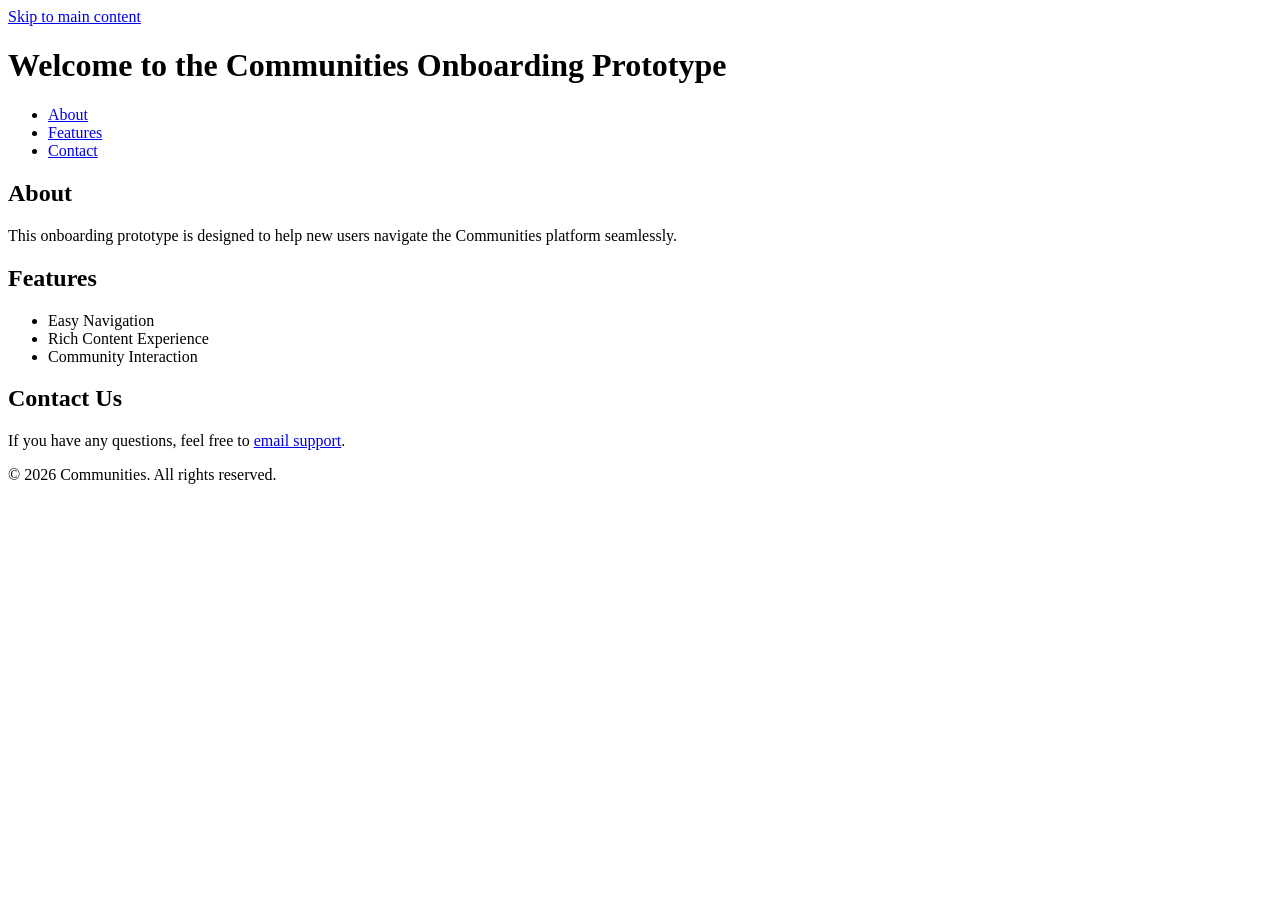
==== index.html @ e3a7a364 "Created accessible HTML file for Communities onboarding prototype." ====
<!DOCTYPE html>
<html lang="en">
<head>
    <meta charset="UTF-8">
    <meta name="viewport" content="width=device-width, initial-scale=1.0">
    <title>Communities Onboarding Prototype</title>
    <link rel="stylesheet" href="styles.css">
</head>
<body>
    <!-- Skip link for accessibility -->
    <a href="#maincontent" class="skip-link">Skip to main content</a>

    <header>
        <h1>Welcome to the Communities Onboarding Prototype</h1>
        <nav>
            <ul>
                <li><a href="#about" aria-label="About the Communities">About</a></li>
                <li><a href="#features" aria-label="Features of the Communities">Features</a></li>
                <li><a href="#contact" aria-label="Contact Information">Contact</a></li>
            </ul>
        </nav>
    </header>

    <main id="maincontent">
        <section id="about">
            <h2>About</h2>
            <p>This onboarding prototype is designed to help new users navigate the Communities platform seamlessly.</p>
        </section>

        <section id="features">
            <h2>Features</h2>
            <ul>
                <li>Easy Navigation</li>
                <li>Rich Content Experience</li>
                <li>Community Interaction</li>
            </ul>
        </section>

        <section id="contact">
            <h2>Contact Us</h2>
            <p>If you have any questions, feel free to <a href="mailto:support@communities.com" aria-label="Email Support">email support</a>.</p>
        </section>
    </main>

    <footer>
        <p>&copy; 2026 Communities. All rights reserved.</p>
    </footer>

    <script src="script.js"></script>
</body>
</html>
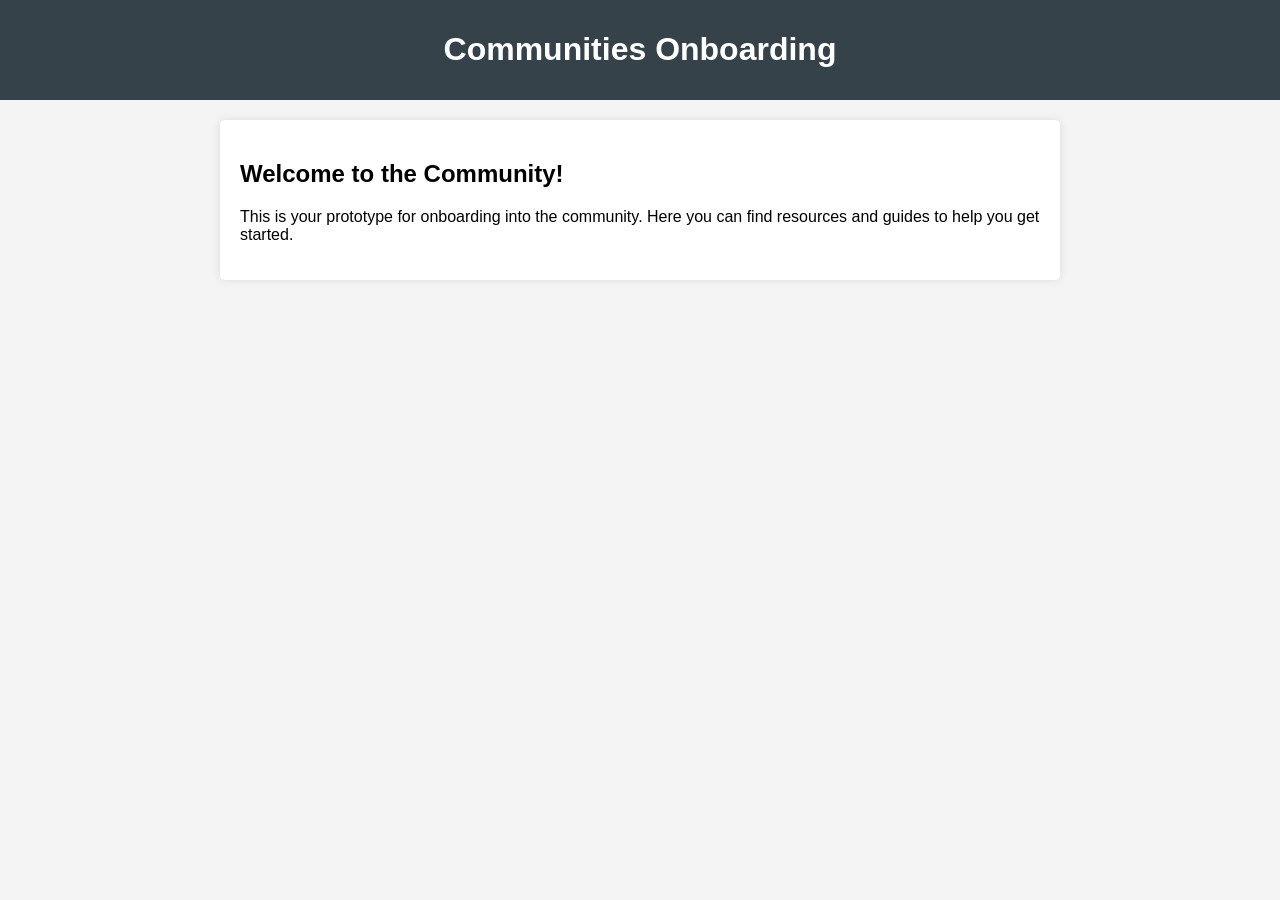
==== commit 54f78509: "Update index.html with Communities onboarding prototype" ====
--- a/index.html
+++ b/index.html
@@ -4,48 +4,40 @@
     <meta charset="UTF-8">
     <meta name="viewport" content="width=device-width, initial-scale=1.0">
     <title>Communities Onboarding Prototype</title>
-    <link rel="stylesheet" href="styles.css">
+    <style>
+        body {
+            font-family: Arial, sans-serif;
+            margin: 0;
+            padding: 0;
+            background-color: #f4f4f4;
+        }
+        header {
+            background: #35424a;
+            color: #ffffff;
+            padding: 10px 20px;
+            text-align: center;
+        }
+        .container {
+            max-width: 800px;
+            margin: 20px auto;
+            padding: 20px;
+            background: #ffffff;
+            border-radius: 5px;
+            box-shadow: 0 0 10px rgba(0, 0, 0, 0.1);
+        }
+    </style>
 </head>
 <body>
-    <!-- Skip link for accessibility -->
-    <a href="#maincontent" class="skip-link">Skip to main content</a>
-
     <header>
-        <h1>Welcome to the Communities Onboarding Prototype</h1>
-        <nav>
-            <ul>
-                <li><a href="#about" aria-label="About the Communities">About</a></li>
-                <li><a href="#features" aria-label="Features of the Communities">Features</a></li>
-                <li><a href="#contact" aria-label="Contact Information">Contact</a></li>
-            </ul>
-        </nav>
+        <h1>Communities Onboarding</h1>
     </header>
-
-    <main id="maincontent">
-        <section id="about">
-            <h2>About</h2>
-            <p>This onboarding prototype is designed to help new users navigate the Communities platform seamlessly.</p>
-        </section>
-
-        <section id="features">
-            <h2>Features</h2>
-            <ul>
-                <li>Easy Navigation</li>
-                <li>Rich Content Experience</li>
-                <li>Community Interaction</li>
-            </ul>
-        </section>
-
-        <section id="contact">
-            <h2>Contact Us</h2>
-            <p>If you have any questions, feel free to <a href="mailto:support@communities.com" aria-label="Email Support">email support</a>.</p>
-        </section>
-    </main>
-
-    <footer>
-        <p>&copy; 2026 Communities. All rights reserved.</p>
-    </footer>
-
-    <script src="script.js"></script>
+    <div class="container">
+        <h2>Welcome to the Community!</h2>
+        <p>This is your prototype for onboarding into the community. Here you can find resources and guides to help you get started.</p>
+        <script>
+            console.log('Communities onboarding script loaded.');
+            // Add more interactive features here.
+        </script>
+    </div>
 </body>
 </html>
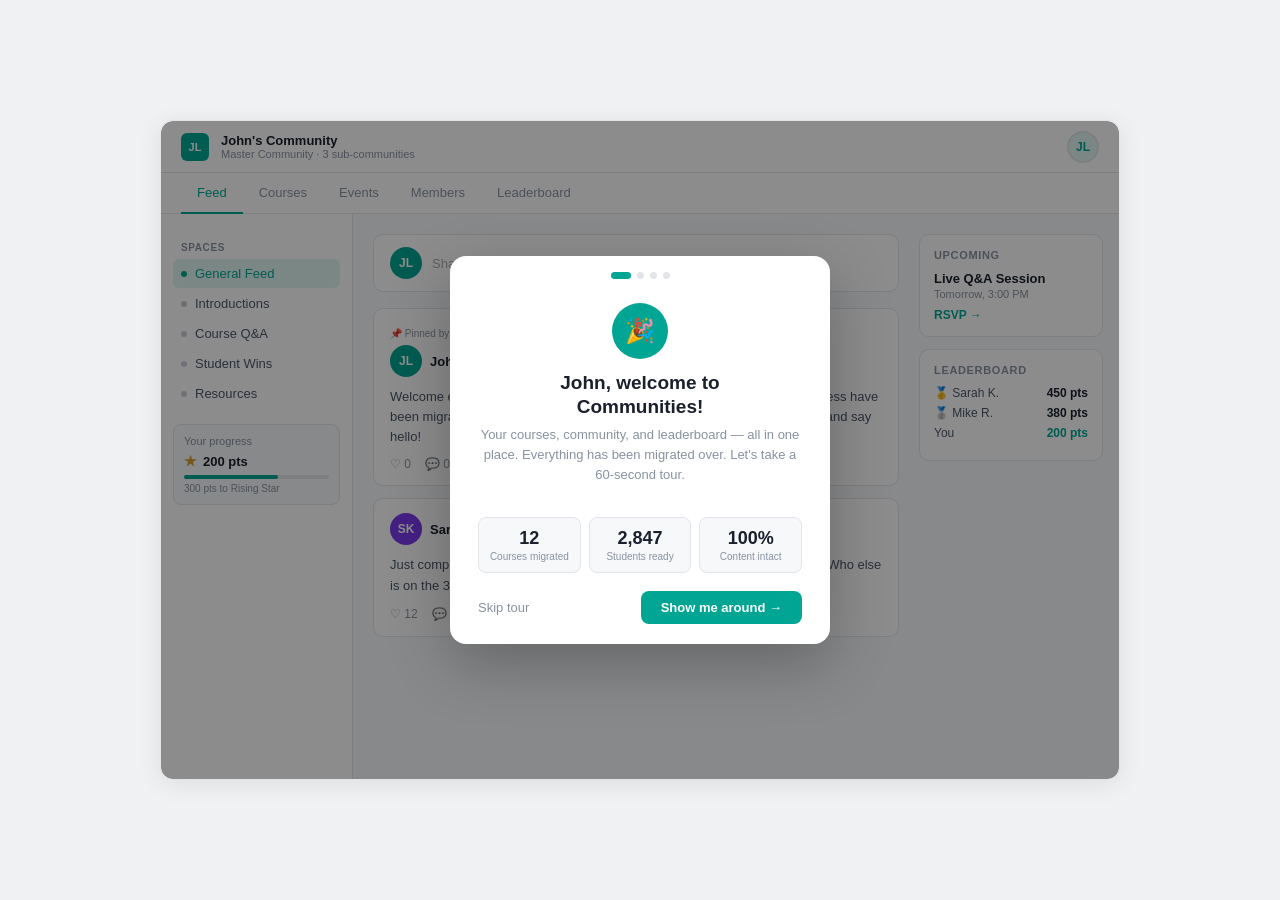
==== commit e1b6666c: "Replace with complete Communities onboarding prototype Replace with complete Communities onboarding " ====
--- a/index.html
+++ b/index.html
@@ -1,43 +1,261 @@
 <!DOCTYPE html>
 <html lang="en">
 <head>
-    <meta charset="UTF-8">
-    <meta name="viewport" content="width=device-width, initial-scale=1.0">
-    <title>Communities Onboarding Prototype</title>
-    <style>
-        body {
-            font-family: Arial, sans-serif;
-            margin: 0;
-            padding: 0;
-            background-color: #f4f4f4;
-        }
-        header {
-            background: #35424a;
-            color: #ffffff;
-            padding: 10px 20px;
-            text-align: center;
-        }
-        .container {
-            max-width: 800px;
-            margin: 20px auto;
-            padding: 20px;
-            background: #ffffff;
-            border-radius: 5px;
-            box-shadow: 0 0 10px rgba(0, 0, 0, 0.1);
-        }
-    </style>
+<meta charset="UTF-8">
+<meta name="viewport" content="width=device-width, initial-scale=1.0">
+<title>Communities — Creator Onboarding Tour</title>
+<style>
+*{box-sizing:border-box;margin:0;padding:0}
+body{font-family:-apple-system,BlinkMacSystemFont,'Segoe UI',sans-serif;background:#F0F1F3;min-height:100vh;display:flex;align-items:center;justify-content:center;padding:20px}
+:root{--teal:#00A693;--teal-light:#E0F5F2;--teal-mid:#4DC8B8;--gray-50:#F7F8FA;--gray-100:#F0F1F3;--gray-200:#E2E4E8;--gray-300:#C8CDD5;--gray-500:#8892A0;--gray-700:#4A5568;--gray-900:#1A202C;--white:#FFFFFF;--red:#E53E3E;--amber:#D69E2E;--green:#38A169;--purple:#7C3AED;--border:1px solid var(--gray-200);}
+.shell{width:100%;max-width:960px;min-height:660px;background:var(--gray-50);display:flex;flex-direction:column;position:relative;border-radius:12px;overflow:hidden;border:1px solid var(--gray-200);box-shadow:0 4px 24px rgba(0,0,0,.08)}
+.topbar{background:var(--white);border-bottom:var(--border);padding:0 20px;height:52px;display:flex;align-items:center;gap:12px;flex-shrink:0;z-index:2}
+.topbar-logo{width:28px;height:28px;border-radius:6px;background:var(--teal);display:flex;align-items:center;justify-content:center;color:#fff;font-size:11px;font-weight:700;flex-shrink:0}
+.topbar-name{font-size:13px;font-weight:600;color:var(--gray-900)}
+.topbar-sub{font-size:11px;color:var(--gray-500)}
+.topbar-spacer{flex:1}
+.topbar-avatar{width:32px;height:32px;border-radius:50%;background:var(--teal-light);display:flex;align-items:center;justify-content:center;font-size:12px;font-weight:600;color:var(--teal);border:2px solid var(--gray-200)}
+.tabs{background:var(--white);border-bottom:var(--border);padding:0 20px;display:flex;gap:0;flex-shrink:0}
+.tab{padding:12px 16px;font-size:13px;font-weight:500;color:var(--gray-500);cursor:pointer;border-bottom:2px solid transparent;margin-bottom:-1px;transition:all .15s;white-space:nowrap}
+.tab:hover{color:var(--gray-700)}
+.tab.active{color:var(--teal);border-bottom-color:var(--teal)}
+.body{display:flex;flex:1;overflow:hidden;min-height:0}
+.sidebar{width:192px;background:var(--white);border-right:var(--border);padding:16px 12px;flex-shrink:0;overflow-y:auto}
+.sidebar-section{font-size:10px;font-weight:600;text-transform:uppercase;letter-spacing:.06em;color:var(--gray-500);margin:12px 0 6px 8px}
+.sidebar-item{padding:7px 8px;border-radius:6px;font-size:13px;color:var(--gray-700);cursor:pointer;display:flex;align-items:center;gap:8px;margin-bottom:1px;transition:background .12s}
+.sidebar-item:hover{background:var(--gray-50)}
+.sidebar-item.active{background:var(--teal-light);color:var(--teal);font-weight:500}
+.sidebar-dot{width:6px;height:6px;border-radius:50%;background:var(--gray-300);flex-shrink:0}
+.sidebar-item.active .sidebar-dot{background:var(--teal)}
+.progress-block{margin-top:16px;padding:10px;background:var(--gray-50);border-radius:8px;border:var(--border)}
+.progress-label{font-size:11px;color:var(--gray-500);margin-bottom:6px}
+.pts-row{display:flex;align-items:center;gap:6px;font-size:13px;font-weight:600;color:var(--gray-900)}
+.pts-star{color:#D69E2E;font-size:14px}
+.progress-bar-bg{height:4px;background:var(--gray-200);border-radius:99px;margin-top:6px}
+.progress-bar-fill{height:4px;background:var(--teal);border-radius:99px;width:65%}
+.progress-sub{font-size:10px;color:var(--gray-500);margin-top:4px}
+.main{flex:1;overflow-y:auto;padding:20px}
+.share-box{background:var(--white);border:var(--border);border-radius:10px;padding:12px 16px;display:flex;align-items:center;gap:10px;margin-bottom:16px;cursor:text}
+.share-avatar{width:32px;height:32px;border-radius:50%;background:var(--teal);display:flex;align-items:center;justify-content:center;font-size:12px;font-weight:600;color:#fff;flex-shrink:0}
+.share-ph{font-size:13px;color:#aaa}
+.post{background:var(--white);border:var(--border);border-radius:10px;padding:14px 16px;margin-bottom:12px}
+.post-header{display:flex;align-items:center;gap:8px;margin-bottom:10px}
+.post-av{width:32px;height:32px;border-radius:50%;display:flex;align-items:center;justify-content:center;font-size:12px;font-weight:600;color:#fff;flex-shrink:0}
+.post-meta strong{font-size:13px;font-weight:600;color:var(--gray-900)}
+.post-meta span{font-size:11px;color:var(--gray-500);margin-left:6px}
+.post-badge{background:var(--teal-light);color:var(--teal);font-size:10px;font-weight:600;padding:2px 7px;border-radius:99px;margin-left:4px}
+.post-body{font-size:13px;color:var(--gray-700);line-height:1.55;margin-bottom:10px}
+.pinned-badge{display:inline-flex;align-items:center;gap:4px;font-size:10px;color:var(--gray-500);margin-bottom:6px}
+.post-actions{display:flex;gap:14px}
+.post-action{font-size:12px;color:var(--gray-500);cursor:pointer;display:flex;align-items:center;gap:4px}
+.pts-badge{font-size:11px;font-weight:600;color:var(--green);background:#F0FFF4;padding:2px 6px;border-radius:99px}
+.right-col{width:200px;flex-shrink:0;padding:20px 16px 20px 0}
+.widget-card{background:var(--white);border:var(--border);border-radius:10px;padding:14px;margin-bottom:12px}
+.widget-title{font-size:11px;font-weight:600;text-transform:uppercase;letter-spacing:.06em;color:var(--gray-500);margin-bottom:10px}
+.event-title{font-size:13px;font-weight:600;color:var(--gray-900)}
+.event-time{font-size:11px;color:var(--gray-500);margin-top:2px}
+.rsvp-btn{margin-top:8px;font-size:12px;color:var(--teal);font-weight:600;cursor:pointer}
+.lb-row{display:flex;align-items:center;justify-content:space-between;margin-bottom:6px}
+.lb-name{font-size:12px;color:var(--gray-700)}
+.lb-pts{font-size:12px;font-weight:600;color:var(--gray-900)}
+.lb-pts.you{color:var(--teal)}
+.courses-grid{display:grid;grid-template-columns:1fr 1fr;gap:12px}
+.course-card{background:var(--white);border:var(--border);border-radius:10px;overflow:hidden;cursor:pointer;transition:border-color .15s}
+.course-card:hover{border-color:var(--teal)}
+.course-thumb{height:80px;display:flex;align-items:center;justify-content:center;font-size:28px}
+.course-info{padding:12px}
+.course-title{font-size:13px;font-weight:600;color:var(--gray-900);margin-bottom:4px}
+.course-meta{font-size:11px;color:var(--gray-500);margin-bottom:8px}
+.migrated-tag{display:inline-flex;align-items:center;gap:4px;background:var(--teal-light);color:var(--teal);font-size:10px;font-weight:600;padding:2px 7px;border-radius:99px}
+.course-progress{height:3px;background:var(--gray-200);border-radius:99px;margin-top:8px}
+.course-progress-fill{height:3px;background:var(--teal);border-radius:99px}
+.members-list{display:flex;flex-direction:column;gap:8px}
+.member-row{background:var(--white);border:var(--border);border-radius:10px;padding:12px 14px;display:flex;align-items:center;gap:12px}
+.member-av{width:36px;height:36px;border-radius:50%;display:flex;align-items:center;justify-content:center;font-size:13px;font-weight:600;color:#fff;flex-shrink:0}
+.member-name{font-size:13px;font-weight:600;color:var(--gray-900)}
+.member-sub{font-size:11px;color:var(--gray-500);margin-top:2px}
+.member-pts{margin-left:auto;font-size:12px;font-weight:600;color:var(--gray-700)}
+.lb-full{display:flex;flex-direction:column;gap:8px}
+.lb-card{background:var(--white);border:var(--border);border-radius:10px;padding:12px 14px;display:flex;align-items:center;gap:12px}
+.lb-rank{width:24px;text-align:center;font-size:16px}
+.lb-card.you-row{border-color:var(--teal);background:var(--teal-light)}
+.events-list{display:flex;flex-direction:column;gap:10px}
+.event-card{background:var(--white);border:var(--border);border-radius:10px;padding:14px 16px;display:flex;align-items:center;gap:14px}
+.event-date-box{width:40px;text-align:center;background:var(--teal-light);border-radius:8px;padding:6px;flex-shrink:0}
+.event-day{font-size:18px;font-weight:700;color:var(--teal);line-height:1}
+.event-month{font-size:9px;font-weight:600;text-transform:uppercase;color:var(--teal);letter-spacing:.05em}
+.event-card-title{font-size:13px;font-weight:600;color:var(--gray-900)}
+.event-card-meta{font-size:11px;color:var(--gray-500);margin-top:2px}
+.event-rsvp{margin-left:auto;background:var(--teal);color:#fff;font-size:11px;font-weight:600;padding:5px 12px;border-radius:6px;cursor:pointer;white-space:nowrap}
+.overlay{position:absolute;inset:0;background:rgba(0,0,0,.45);display:flex;align-items:center;justify-content:center;z-index:20;border-radius:12px}
+.modal{background:var(--white);border-radius:16px;width:380px;max-width:calc(100% - 32px);overflow:hidden;box-shadow:0 20px 60px rgba(0,0,0,.25)}
+.modal-step{display:none}
+.modal-step.active{display:block}
+.modal-dots{display:flex;justify-content:center;gap:6px;padding:16px 0 0}
+.mdot{width:7px;height:7px;border-radius:50%;background:var(--gray-200);transition:all .2s}
+.mdot.active{background:var(--teal);width:20px;border-radius:99px}
+.modal-hero{padding:24px 28px 0;text-align:center}
+.hero-icon-circle{width:56px;height:56px;border-radius:50%;background:var(--teal);display:flex;align-items:center;justify-content:center;margin:0 auto 12px;font-size:24px}
+.modal-pts-badge{display:inline-flex;align-items:center;gap:5px;background:var(--teal);color:#fff;font-size:12px;font-weight:600;padding:5px 14px;border-radius:99px;margin-bottom:14px}
+.modal-h{font-size:19px;font-weight:700;color:var(--gray-900);line-height:1.25;margin-bottom:6px}
+.modal-sub{font-size:13px;color:var(--gray-500);line-height:1.55;margin-bottom:16px}
+.modal-list{margin:0 28px 4px;display:flex;flex-direction:column;gap:8px}
+.modal-row{display:flex;align-items:center;gap:12px;background:var(--gray-50);border:var(--border);border-radius:8px;padding:10px 12px;cursor:pointer;transition:border-color .15s}
+.modal-row:hover{border-color:var(--teal-mid)}
+.modal-row-icon{width:32px;height:32px;border-radius:8px;display:flex;align-items:center;justify-content:center;font-size:16px;flex-shrink:0}
+.modal-row-body{flex:1}
+.modal-row-title{font-size:13px;font-weight:600;color:var(--gray-900)}
+.modal-row-sub{font-size:11px;color:var(--gray-500);margin-top:1px}
+.modal-row-arrow{color:var(--teal);font-size:14px}
+.modal-tag-next{font-size:10px;font-weight:600;background:var(--gray-100);color:var(--gray-700);padding:2px 7px;border-radius:99px}
+.modal-highlight{margin:0 28px 4px;background:var(--teal-light);border:1px solid #B2DFD9;border-radius:8px;padding:12px 14px}
+.modal-hl-label{font-size:10px;font-weight:700;text-transform:uppercase;letter-spacing:.06em;color:var(--teal);margin-bottom:4px}
+.modal-hl-text{font-size:12px;color:var(--gray-700);line-height:1.5}
+.modal-stats{display:flex;gap:8px;margin:0 28px 4px}
+.modal-stat{flex:1;background:var(--gray-50);border:var(--border);border-radius:8px;padding:10px;text-align:center}
+.modal-stat-n{font-size:18px;font-weight:700;color:var(--gray-900)}
+.modal-stat-l{font-size:10px;color:var(--gray-500);margin-top:2px}
+.modal-prompt{margin:0 28px 4px}
+.modal-textarea{width:100%;background:var(--gray-50);border:var(--border);border-radius:8px;padding:10px 12px;font-size:13px;color:var(--gray-900);font-family:inherit;resize:none;height:76px;outline:none;line-height:1.5}
+.modal-textarea:focus{border-color:var(--teal)}
+.modal-prompt-footer{display:flex;align-items:center;justify-content:space-between;margin-top:6px}
+.modal-prompt-hint{font-size:11px;color:var(--gray-500)}
+.modal-send-btn{width:30px;height:30px;border-radius:7px;background:var(--teal);border:none;color:#fff;font-size:15px;cursor:pointer;display:flex;align-items:center;justify-content:center}
+.modal-footer{display:flex;align-items:center;justify-content:space-between;padding:14px 28px 20px}
+.btn-skip{background:none;border:none;font-size:13px;color:var(--gray-500);cursor:pointer;font-family:inherit;padding:0}
+.btn-skip:hover{color:var(--gray-700)}
+.btn-continue{background:var(--teal);color:#fff;border:none;font-size:13px;font-weight:600;padding:9px 20px;border-radius:8px;cursor:pointer;font-family:inherit;display:flex;align-items:center;gap:6px;transition:opacity .15s}
+.btn-continue:hover{opacity:.88}
+.toast{position:absolute;bottom:20px;left:50%;transform:translateX(-50%) translateY(60px);background:var(--gray-900);color:#fff;font-size:12px;font-weight:500;padding:9px 16px;border-radius:8px;display:flex;align-items:center;gap:8px;opacity:0;transition:all .3s;z-index:30;white-space:nowrap}
+.toast.show{opacity:1;transform:translateX(-50%) translateY(0)}
+.toast-check{width:16px;height:16px;border-radius:50%;background:var(--teal);display:flex;align-items:center;justify-content:center;font-size:9px}
+</style>
 </head>
 <body>
-    <header>
-        <h1>Communities Onboarding</h1>
-    </header>
-    <div class="container">
-        <h2>Welcome to the Community!</h2>
-        <p>This is your prototype for onboarding into the community. Here you can find resources and guides to help you get started.</p>
-        <script>
-            console.log('Communities onboarding script loaded.');
-            // Add more interactive features here.
-        </script>
-    </div>
+<div class="shell" id="shell">
+  <div class="topbar">
+    <div class="topbar-logo">JL</div>
+    <div><div class="topbar-name">John's Community</div><div class="topbar-sub">Master Community · 3 sub-communities</div></div>
+    <div class="topbar-spacer"></div>
+    <div class="topbar-avatar">JL</div>
+  </div>
+  <div class="tabs">
+    <div class="tab active" onclick="switchTab('feed',this)">Feed</div>
+    <div class="tab" onclick="switchTab('courses',this)">Courses</div>
+    <div class="tab" onclick="switchTab('events',this)">Events</div>
+    <div class="tab" onclick="switchTab('members',this)">Members</div>
+    <div class="tab" onclick="switchTab('leaderboard',this)">Leaderboard</div>
+  </div>
+  <div class="body">
+    <div class="sidebar">
+      <div class="sidebar-section">Spaces</div>
+      <div class="sidebar-item active"><div class="sidebar-dot"></div>General Feed</div>
+      <div class="sidebar-item"><div class="sidebar-dot"></div>Introductions</div>
+      <div class="sidebar-item"><div class="sidebar-dot"></div>Course Q&A</div>
+      <div class="sidebar-item"><div class="sidebar-dot"></div>Student Wins</div>
+      <div class="sidebar-item"><div class="sidebar-dot"></div>Resources</div>
+      <div class="progress-block">
+        <div class="progress-label">Your progress</div>
+        <div class="pts-row"><span class="pts-star">★</span> 200 pts</div>
+        <div class="progress-bar-bg"><div class="progress-bar-fill"></div></div>
+        <div class="progress-sub">300 pts to Rising Star</div>
+      </div>
+    </div>
+    <div class="main" id="main-feed">
+      <div class="share-box"><div class="share-avatar">JL</div><div class="share-ph">Share something with your community…</div></div>
+      <div class="post">
+        <div class="pinned-badge">📌 Pinned by you</div>
+        <div class="post-header"><div class="post-av" style="background:var(--teal)">JL</div><div class="post-meta"><strong>John L.</strong><span class="post-badge">Creator</span><span>· Just now</span></div></div>
+        <div class="post-body">Welcome everyone to our new community home! All your courses and progress have been migrated over — everything is right where you left it. Drop a 👋 below and say hello!</div>
+        <div class="post-actions"><div class="post-action">♡ 0</div><div class="post-action">💬 0 replies</div></div>
+      </div>
+      <div class="post">
+        <div class="post-header"><div class="post-av" style="background:#7C3AED">SK</div><div class="post-meta"><strong>Sarah K.</strong><span>· 2h ago</span></div></div>
+        <div class="post-body">Just completed Module 3 — the section on positioning really clicked for me! Who else is on the 30-day challenge?</div>
+        <div class="post-actions"><div class="post-action">♡ 12</div><div class="post-action">💬 5 replies</div><div class="pts-badge">+5 pts</div></div>
+      </div>
+    </div>
+    <div class="main" id="main-courses" style="display:none">
+      <div style="display:flex;align-items:center;justify-content:space-between;margin-bottom:14px"><div style="font-size:14px;font-weight:600;color:var(--gray-900)">Your Courses <span style="font-size:12px;font-weight:400;color:var(--gray-500);margin-left:6px">12 migrated</span></div><div class="migrated-tag">✓ All migrated</div></div>
+      <div class="courses-grid">
+        <div class="course-card"><div class="course-thumb" style="background:#FFF9C4">🎨</div><div class="course-info"><div class="course-title">Design Fundamentals</div><div class="course-meta">8 modules · 2,103 enrolled</div><div class="migrated-tag">✓ Migrated</div><div class="course-progress"><div class="course-progress-fill" style="width:80%"></div></div></div></div>
+        <div class="course-card"><div class="course-thumb" style="background:#E8F5E9">💡</div><div class="course-info"><div class="course-title">Brand Strategy 101</div><div class="course-meta">6 modules · 744 enrolled</div><div class="migrated-tag">✓ Migrated</div><div class="course-progress"><div class="course-progress-fill" style="width:60%"></div></div></div></div>
+        <div class="course-card"><div class="course-thumb" style="background:#E3F2FD">🚀</div><div class="course-info"><div class="course-title">Freelance Accelerator</div><div class="course-meta">12 modules · 512 enrolled</div><div class="migrated-tag">✓ Migrated</div><div class="course-progress"><div class="course-progress-fill" style="width:45%"></div></div></div></div>
+        <div class="course-card"><div class="course-thumb" style="background:#FCE4EC">✍️</div><div class="course-info"><div class="course-title">Content that Converts</div><div class="course-meta">5 modules · 388 enrolled</div><div class="migrated-tag">✓ Migrated</div><div class="course-progress"><div class="course-progress-fill" style="width:30%"></div></div></div></div>
+      </div>
+    </div>
+    <div class="main" id="main-events" style="display:none">
+      <div style="font-size:14px;font-weight:600;color:var(--gray-900);margin-bottom:14px">Upcoming Events</div>
+      <div class="events-list">
+        <div class="event-card"><div class="event-date-box"><div class="event-day">28</div><div class="event-month">Mar</div></div><div><div class="event-card-title">Live Q&A — Design Systems</div><div class="event-card-meta">Tomorrow · 3:00 PM GMT · Zoom</div></div><div class="event-rsvp">RSVP →</div></div>
+        <div class="event-card"><div class="event-date-box"><div class="event-day">3</div><div class="event-month">Apr</div></div><div><div class="event-card-title">Community Kickoff Call</div><div class="event-card-meta">Apr 3 · 6:00 PM GMT · Live</div></div><div class="event-rsvp">RSVP →</div></div>
+        <div class="event-card"><div class="event-date-box"><div class="event-day">10</div><div class="event-month">Apr</div></div><div><div class="event-card-title">Portfolio Review Workshop</div><div class="event-card-meta">Apr 10 · 4:00 PM GMT · Live</div></div><div class="event-rsvp">RSVP →</div></div>
+      </div>
+    </div>
+    <div class="main" id="main-members" style="display:none">
+      <div style="font-size:14px;font-weight:600;color:var(--gray-900);margin-bottom:14px">Members <span style="font-size:12px;font-weight:400;color:var(--gray-500)">2,847 total</span></div>
+      <div class="members-list">
+        <div class="member-row"><div class="member-av" style="background:#7C3AED">SK</div><div><div class="member-name">Sarah K.</div><div class="member-sub">Joined 6 months ago · Design Fundamentals</div></div><div class="member-pts">450 pts</div></div>
+        <div class="member-row"><div class="member-av" style="background:#D69E2E">MR</div><div><div class="member-name">Mike R.</div><div class="member-sub">Joined 4 months ago · Brand Strategy</div></div><div class="member-pts">380 pts</div></div>
+        <div class="member-row"><div class="member-av" style="background:#38A169">AP</div><div><div class="member-name">Alex P.</div><div class="member-sub">Joined 2 weeks ago · Freelance Accelerator</div></div><div class="member-pts">120 pts</div></div>
+        <div class="member-row"><div class="member-av" style="background:#E53E3E">JT</div><div><div class="member-name">Jamie T.</div><div class="member-sub">Joined 8 months ago · All courses</div></div><div class="member-pts">310 pts</div></div>
+      </div>
+    </div>
+    <div class="main" id="main-leaderboard" style="display:none">
+      <div style="font-size:14px;font-weight:600;color:var(--gray-900);margin-bottom:14px">Leaderboard — This Month</div>
+      <div class="lb-full">
+        <div class="lb-card"><div class="lb-rank">🥇</div><div class="member-av" style="background:#7C3AED;width:32px;height:32px;font-size:11px">SK</div><div><div class="member-name">Sarah K.</div><div class="member-sub">Design Fundamentals</div></div><div class="member-pts" style="margin-left:auto">450 pts</div></div>
+        <div class="lb-card"><div class="lb-rank">🥈</div><div class="member-av" style="background:#D69E2E;width:32px;height:32px;font-size:11px">MR</div><div><div class="member-name">Mike R.</div><div class="member-sub">Brand Strategy</div></div><div class="member-pts" style="margin-left:auto">380 pts</div></div>
+        <div class="lb-card"><div class="lb-rank">🥉</div><div class="member-av" style="background:#E53E3E;width:32px;height:32px;font-size:11px">JT</div><div><div class="member-name">Jamie T.</div><div class="member-sub">All courses</div></div><div class="member-pts" style="margin-left:auto">310 pts</div></div>
+        <div class="lb-card you-row"><div class="lb-rank">4</div><div class="member-av" style="background:var(--teal);width:32px;height:32px;font-size:11px">AP</div><div><div class="member-name" style="color:var(--teal)">Alex P. (you)</div><div class="member-sub">Freelance Accelerator</div></div><div class="member-pts" style="margin-left:auto;color:var(--teal)">120 pts</div></div>
+      </div>
+    </div>
+    <div class="right-col" id="right-col">
+      <div class="widget-card"><div class="widget-title">Upcoming</div><div class="event-title">Live Q&A Session</div><div class="event-time">Tomorrow, 3:00 PM</div><div class="rsvp-btn">RSVP →</div></div>
+      <div class="widget-card"><div class="widget-title">Leaderboard</div><div class="lb-row"><div class="lb-name">🥇 Sarah K.</div><div class="lb-pts">450 pts</div></div><div class="lb-row"><div class="lb-name">🥈 Mike R.</div><div class="lb-pts">380 pts</div></div><div class="lb-row"><div class="lb-name">You</div><div class="lb-pts you">200 pts</div></div></div>
+    </div>
+  </div>
+  <div class="overlay" id="overlay">
+    <div class="modal">
+      <div class="modal-step active" id="ms1">
+        <div class="modal-dots"><div class="mdot active"></div><div class="mdot"></div><div class="mdot"></div><div class="mdot"></div></div>
+        <div class="modal-hero" style="padding-bottom:16px"><div class="hero-icon-circle">🎉</div><div class="modal-h">John, welcome to<br>Communities!</div><div class="modal-sub">Your courses, community, and leaderboard — all in one place. Everything has been migrated over. Let's take a 60-second tour.</div></div>
+        <div class="modal-stats"><div class="modal-stat"><div class="modal-stat-n">12</div><div class="modal-stat-l">Courses migrated</div></div><div class="modal-stat"><div class="modal-stat-n">2,847</div><div class="modal-stat-l">Students ready</div></div><div class="modal-stat"><div class="modal-stat-n">100%</div><div class="modal-stat-l">Content intact</div></div></div>
+        <div class="modal-footer"><button class="btn-skip" onclick="closeModal()">Skip tour</button><button class="btn-continue" onclick="goStep(2)">Show me around →</button></div>
+      </div>
+      <div class="modal-step" id="ms2">
+        <div class="modal-dots"><div class="mdot"></div><div class="mdot active"></div><div class="mdot"></div><div class="mdot"></div></div>
+        <div class="modal-hero" style="padding-bottom:12px"><div class="modal-pts-badge">★ +25 Points</div><div class="modal-h">Find your course content</div><div class="modal-sub">Click the Courses tab above, or find course-specific discussions in the sidebar spaces. All modules and student enrolments are ready.</div></div>
+        <div class="modal-highlight"><div class="modal-hl-label">✓ Where to find your courses</div><div class="modal-hl-text">Top navigation → <strong>Courses</strong> tab · See all modules, student progress, and drip schedules exactly as before.</div></div>
+        <div class="modal-list" style="margin-top:10px"><div class="modal-row" onclick="jumpToTab('courses')"><div class="modal-row-icon" style="background:#E0F5F2;font-size:16px">🎓</div><div class="modal-row-body"><div class="modal-row-title">Courses tab</div><div class="modal-row-sub">All 12 migrated courses with student data</div></div><div class="modal-row-arrow">›</div></div><div class="modal-row" onclick="jumpToTab('feed')"><div class="modal-row-icon" style="background:#EDE9FE;font-size:16px">💬</div><div class="modal-row-body"><div class="modal-row-title">Course Q&A space</div><div class="modal-row-sub">Sidebar → Course Q&A for module discussions</div></div><div class="modal-row-arrow">›</div></div></div>
+        <div class="modal-footer"><button class="btn-skip" onclick="goStep(1)">← Back</button><button class="btn-continue" onclick="goStep(3)">Next →</button></div>
+      </div>
+      <div class="modal-step" id="ms3">
+        <div class="modal-dots"><div class="mdot"></div><div class="mdot"></div><div class="mdot active"></div><div class="mdot"></div></div>
+        <div class="modal-hero" style="padding-bottom:12px"><div class="modal-pts-badge">★ +25 Points</div><div class="modal-h">Discover your community</div><div class="modal-sub">Here's everything your students can explore — and how you can drive engagement from day one.</div></div>
+        <div class="modal-list"><div class="modal-row" onclick="jumpToTab('feed')"><div class="modal-row-icon" style="background:#E0F5F2;font-size:16px">💬</div><div class="modal-row-body"><div class="modal-row-title">Community feed</div><div class="modal-row-sub">Connect, ask questions, share wins</div></div><div class="modal-row-arrow">›</div></div><div class="modal-row" onclick="jumpToTab('leaderboard')"><div class="modal-row-icon" style="background:#FEF9C3;font-size:16px">🏆</div><div class="modal-row-body"><div class="modal-row-title">Leaderboard</div><div class="modal-row-sub">Reward your most active students</div></div><div class="modal-row-arrow">›</div></div><div class="modal-row" onclick="jumpToTab('events')"><div class="modal-row-icon" style="background:#EDE9FE;font-size:16px">📅</div><div class="modal-row-body"><div class="modal-row-title">Live events</div><div class="modal-row-sub">Weekly Q&A sessions with your community</div><div style="margin-top:4px"><span class="modal-tag-next">Next: Tomorrow</span></div></div><div class="modal-row-arrow">›</div></div></div>
+        <div class="modal-footer"><button class="btn-skip" onclick="goStep(2)">← Back</button><button class="btn-continue" onclick="goStep(4)">Next →</button></div>
+      </div>
+      <div class="modal-step" id="ms4">
+        <div class="modal-dots"><div class="mdot"></div><div class="mdot"></div><div class="mdot"></div><div class="mdot active"></div></div>
+        <div class="modal-hero" style="padding-bottom:12px"><div class="modal-pts-badge">★ +50 Points</div><div class="modal-h">Say hello to your community</div><div class="modal-sub">Creators who post first see 3× more member engagement in week one. Welcome them to your new home.</div></div>
+        <div class="modal-prompt"><textarea class="modal-textarea" id="welcomeText" placeholder="Hey everyone! So excited to welcome you to our new community home. All your courses are here and ready — drop a 👋 and let me know where you're at in the programme!"></textarea><div class="modal-prompt-footer"><div class="modal-prompt-hint">Posts to General Feed</div><button class="modal-send-btn" onclick="sendPost()">↑</button></div></div>
+        <div style="text-align:center;font-size:11px;color:var(--gray-500);margin:6px 0 0">You can also post later from your feed</div>
+        <div class="modal-footer"><button class="btn-skip" onclick="goStep(3)">← Back</button><button class="btn-continue" onclick="finishTour()">Enter Communities ✦</button></div>
+      </div>
+    </div>
+  </div>
+  <div class="toast" id="toast"><div class="toast-check">✓</div><span id="toast-msg">Welcome post shared!</span></div>
+</div>
+<script>
+var currentTab='feed';
+function switchTab(t,el){currentTab=t;document.querySelectorAll('.tab').forEach(function(x){x.classList.remove('active')});el.classList.add('active');['feed','courses','events','members','leaderboard'].forEach(function(id){var m=document.getElementById('main-'+id);if(m) m.style.display=(id===t?'block':'none')});var rc=document.getElementById('right-col');if(rc) rc.style.display=(t==='feed'?'block':'none')}
+function jumpToTab(t){closeModal();var tabs=document.querySelectorAll('.tab');var names=['feed','courses','events','members','leaderboard'];names.forEach(function(name,i){if(name===t)switchTab(t,tabs[i])});showToast('Navigated to '+t.charAt(0).toUpperCase()+t.slice(1))}
+function goStep(n){for(var i=1;i<=4;i++){var s=document.getElementById('ms'+i);if(s) s.className='modal-step'+(i===n?' active':'')}}
+function closeModal(){var o=document.getElementById('overlay');if(o){o.style.opacity='0';o.style.transition='opacity .3s';setTimeout(function(){o.style.display='none'},300)}}
+function finishTour(){var msg=document.getElementById('welcomeText').value.trim();closeModal();if(msg) showToast('Welcome post live in your community!');else showToast('Welcome to Communities, John!')}
+function sendPost(){showToast('Post shared to General Feed! +50 pts')}
+function showToast(msg){var t=document.getElementById('toast');document.getElementById('toast-msg').textContent=msg;t.classList.add('show');setTimeout(function(){t.classList.remove('show')},3000)}
+</script>
 </body>
-</html>+</html>
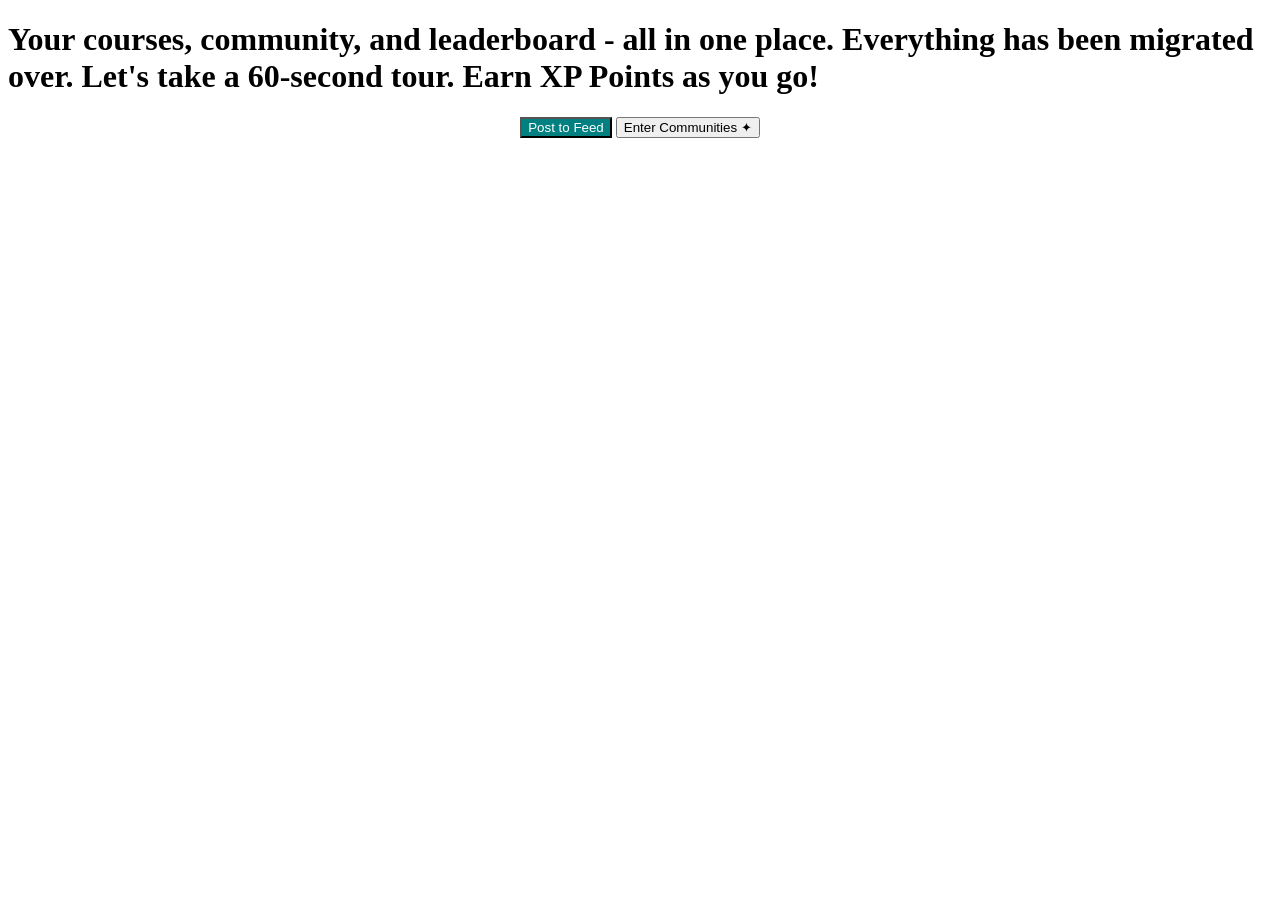
==== commit 32887db6: "Updated index.html with new button text, centered footer, and updated modal text" ====
--- a/index.html
+++ b/index.html
@@ -1,261 +1,15 @@
 <!DOCTYPE html>
-<html lang="en">
+<html>
 <head>
-<meta charset="UTF-8">
-<meta name="viewport" content="width=device-width, initial-scale=1.0">
-<title>Communities — Creator Onboarding Tour</title>
-<style>
-*{box-sizing:border-box;margin:0;padding:0}
-body{font-family:-apple-system,BlinkMacSystemFont,'Segoe UI',sans-serif;background:#F0F1F3;min-height:100vh;display:flex;align-items:center;justify-content:center;padding:20px}
-:root{--teal:#00A693;--teal-light:#E0F5F2;--teal-mid:#4DC8B8;--gray-50:#F7F8FA;--gray-100:#F0F1F3;--gray-200:#E2E4E8;--gray-300:#C8CDD5;--gray-500:#8892A0;--gray-700:#4A5568;--gray-900:#1A202C;--white:#FFFFFF;--red:#E53E3E;--amber:#D69E2E;--green:#38A169;--purple:#7C3AED;--border:1px solid var(--gray-200);}
-.shell{width:100%;max-width:960px;min-height:660px;background:var(--gray-50);display:flex;flex-direction:column;position:relative;border-radius:12px;overflow:hidden;border:1px solid var(--gray-200);box-shadow:0 4px 24px rgba(0,0,0,.08)}
-.topbar{background:var(--white);border-bottom:var(--border);padding:0 20px;height:52px;display:flex;align-items:center;gap:12px;flex-shrink:0;z-index:2}
-.topbar-logo{width:28px;height:28px;border-radius:6px;background:var(--teal);display:flex;align-items:center;justify-content:center;color:#fff;font-size:11px;font-weight:700;flex-shrink:0}
-.topbar-name{font-size:13px;font-weight:600;color:var(--gray-900)}
-.topbar-sub{font-size:11px;color:var(--gray-500)}
-.topbar-spacer{flex:1}
-.topbar-avatar{width:32px;height:32px;border-radius:50%;background:var(--teal-light);display:flex;align-items:center;justify-content:center;font-size:12px;font-weight:600;color:var(--teal);border:2px solid var(--gray-200)}
-.tabs{background:var(--white);border-bottom:var(--border);padding:0 20px;display:flex;gap:0;flex-shrink:0}
-.tab{padding:12px 16px;font-size:13px;font-weight:500;color:var(--gray-500);cursor:pointer;border-bottom:2px solid transparent;margin-bottom:-1px;transition:all .15s;white-space:nowrap}
-.tab:hover{color:var(--gray-700)}
-.tab.active{color:var(--teal);border-bottom-color:var(--teal)}
-.body{display:flex;flex:1;overflow:hidden;min-height:0}
-.sidebar{width:192px;background:var(--white);border-right:var(--border);padding:16px 12px;flex-shrink:0;overflow-y:auto}
-.sidebar-section{font-size:10px;font-weight:600;text-transform:uppercase;letter-spacing:.06em;color:var(--gray-500);margin:12px 0 6px 8px}
-.sidebar-item{padding:7px 8px;border-radius:6px;font-size:13px;color:var(--gray-700);cursor:pointer;display:flex;align-items:center;gap:8px;margin-bottom:1px;transition:background .12s}
-.sidebar-item:hover{background:var(--gray-50)}
-.sidebar-item.active{background:var(--teal-light);color:var(--teal);font-weight:500}
-.sidebar-dot{width:6px;height:6px;border-radius:50%;background:var(--gray-300);flex-shrink:0}
-.sidebar-item.active .sidebar-dot{background:var(--teal)}
-.progress-block{margin-top:16px;padding:10px;background:var(--gray-50);border-radius:8px;border:var(--border)}
-.progress-label{font-size:11px;color:var(--gray-500);margin-bottom:6px}
-.pts-row{display:flex;align-items:center;gap:6px;font-size:13px;font-weight:600;color:var(--gray-900)}
-.pts-star{color:#D69E2E;font-size:14px}
-.progress-bar-bg{height:4px;background:var(--gray-200);border-radius:99px;margin-top:6px}
-.progress-bar-fill{height:4px;background:var(--teal);border-radius:99px;width:65%}
-.progress-sub{font-size:10px;color:var(--gray-500);margin-top:4px}
-.main{flex:1;overflow-y:auto;padding:20px}
-.share-box{background:var(--white);border:var(--border);border-radius:10px;padding:12px 16px;display:flex;align-items:center;gap:10px;margin-bottom:16px;cursor:text}
-.share-avatar{width:32px;height:32px;border-radius:50%;background:var(--teal);display:flex;align-items:center;justify-content:center;font-size:12px;font-weight:600;color:#fff;flex-shrink:0}
-.share-ph{font-size:13px;color:#aaa}
-.post{background:var(--white);border:var(--border);border-radius:10px;padding:14px 16px;margin-bottom:12px}
-.post-header{display:flex;align-items:center;gap:8px;margin-bottom:10px}
-.post-av{width:32px;height:32px;border-radius:50%;display:flex;align-items:center;justify-content:center;font-size:12px;font-weight:600;color:#fff;flex-shrink:0}
-.post-meta strong{font-size:13px;font-weight:600;color:var(--gray-900)}
-.post-meta span{font-size:11px;color:var(--gray-500);margin-left:6px}
-.post-badge{background:var(--teal-light);color:var(--teal);font-size:10px;font-weight:600;padding:2px 7px;border-radius:99px;margin-left:4px}
-.post-body{font-size:13px;color:var(--gray-700);line-height:1.55;margin-bottom:10px}
-.pinned-badge{display:inline-flex;align-items:center;gap:4px;font-size:10px;color:var(--gray-500);margin-bottom:6px}
-.post-actions{display:flex;gap:14px}
-.post-action{font-size:12px;color:var(--gray-500);cursor:pointer;display:flex;align-items:center;gap:4px}
-.pts-badge{font-size:11px;font-weight:600;color:var(--green);background:#F0FFF4;padding:2px 6px;border-radius:99px}
-.right-col{width:200px;flex-shrink:0;padding:20px 16px 20px 0}
-.widget-card{background:var(--white);border:var(--border);border-radius:10px;padding:14px;margin-bottom:12px}
-.widget-title{font-size:11px;font-weight:600;text-transform:uppercase;letter-spacing:.06em;color:var(--gray-500);margin-bottom:10px}
-.event-title{font-size:13px;font-weight:600;color:var(--gray-900)}
-.event-time{font-size:11px;color:var(--gray-500);margin-top:2px}
-.rsvp-btn{margin-top:8px;font-size:12px;color:var(--teal);font-weight:600;cursor:pointer}
-.lb-row{display:flex;align-items:center;justify-content:space-between;margin-bottom:6px}
-.lb-name{font-size:12px;color:var(--gray-700)}
-.lb-pts{font-size:12px;font-weight:600;color:var(--gray-900)}
-.lb-pts.you{color:var(--teal)}
-.courses-grid{display:grid;grid-template-columns:1fr 1fr;gap:12px}
-.course-card{background:var(--white);border:var(--border);border-radius:10px;overflow:hidden;cursor:pointer;transition:border-color .15s}
-.course-card:hover{border-color:var(--teal)}
-.course-thumb{height:80px;display:flex;align-items:center;justify-content:center;font-size:28px}
-.course-info{padding:12px}
-.course-title{font-size:13px;font-weight:600;color:var(--gray-900);margin-bottom:4px}
-.course-meta{font-size:11px;color:var(--gray-500);margin-bottom:8px}
-.migrated-tag{display:inline-flex;align-items:center;gap:4px;background:var(--teal-light);color:var(--teal);font-size:10px;font-weight:600;padding:2px 7px;border-radius:99px}
-.course-progress{height:3px;background:var(--gray-200);border-radius:99px;margin-top:8px}
-.course-progress-fill{height:3px;background:var(--teal);border-radius:99px}
-.members-list{display:flex;flex-direction:column;gap:8px}
-.member-row{background:var(--white);border:var(--border);border-radius:10px;padding:12px 14px;display:flex;align-items:center;gap:12px}
-.member-av{width:36px;height:36px;border-radius:50%;display:flex;align-items:center;justify-content:center;font-size:13px;font-weight:600;color:#fff;flex-shrink:0}
-.member-name{font-size:13px;font-weight:600;color:var(--gray-900)}
-.member-sub{font-size:11px;color:var(--gray-500);margin-top:2px}
-.member-pts{margin-left:auto;font-size:12px;font-weight:600;color:var(--gray-700)}
-.lb-full{display:flex;flex-direction:column;gap:8px}
-.lb-card{background:var(--white);border:var(--border);border-radius:10px;padding:12px 14px;display:flex;align-items:center;gap:12px}
-.lb-rank{width:24px;text-align:center;font-size:16px}
-.lb-card.you-row{border-color:var(--teal);background:var(--teal-light)}
-.events-list{display:flex;flex-direction:column;gap:10px}
-.event-card{background:var(--white);border:var(--border);border-radius:10px;padding:14px 16px;display:flex;align-items:center;gap:14px}
-.event-date-box{width:40px;text-align:center;background:var(--teal-light);border-radius:8px;padding:6px;flex-shrink:0}
-.event-day{font-size:18px;font-weight:700;color:var(--teal);line-height:1}
-.event-month{font-size:9px;font-weight:600;text-transform:uppercase;color:var(--teal);letter-spacing:.05em}
-.event-card-title{font-size:13px;font-weight:600;color:var(--gray-900)}
-.event-card-meta{font-size:11px;color:var(--gray-500);margin-top:2px}
-.event-rsvp{margin-left:auto;background:var(--teal);color:#fff;font-size:11px;font-weight:600;padding:5px 12px;border-radius:6px;cursor:pointer;white-space:nowrap}
-.overlay{position:absolute;inset:0;background:rgba(0,0,0,.45);display:flex;align-items:center;justify-content:center;z-index:20;border-radius:12px}
-.modal{background:var(--white);border-radius:16px;width:380px;max-width:calc(100% - 32px);overflow:hidden;box-shadow:0 20px 60px rgba(0,0,0,.25)}
-.modal-step{display:none}
-.modal-step.active{display:block}
-.modal-dots{display:flex;justify-content:center;gap:6px;padding:16px 0 0}
-.mdot{width:7px;height:7px;border-radius:50%;background:var(--gray-200);transition:all .2s}
-.mdot.active{background:var(--teal);width:20px;border-radius:99px}
-.modal-hero{padding:24px 28px 0;text-align:center}
-.hero-icon-circle{width:56px;height:56px;border-radius:50%;background:var(--teal);display:flex;align-items:center;justify-content:center;margin:0 auto 12px;font-size:24px}
-.modal-pts-badge{display:inline-flex;align-items:center;gap:5px;background:var(--teal);color:#fff;font-size:12px;font-weight:600;padding:5px 14px;border-radius:99px;margin-bottom:14px}
-.modal-h{font-size:19px;font-weight:700;color:var(--gray-900);line-height:1.25;margin-bottom:6px}
-.modal-sub{font-size:13px;color:var(--gray-500);line-height:1.55;margin-bottom:16px}
-.modal-list{margin:0 28px 4px;display:flex;flex-direction:column;gap:8px}
-.modal-row{display:flex;align-items:center;gap:12px;background:var(--gray-50);border:var(--border);border-radius:8px;padding:10px 12px;cursor:pointer;transition:border-color .15s}
-.modal-row:hover{border-color:var(--teal-mid)}
-.modal-row-icon{width:32px;height:32px;border-radius:8px;display:flex;align-items:center;justify-content:center;font-size:16px;flex-shrink:0}
-.modal-row-body{flex:1}
-.modal-row-title{font-size:13px;font-weight:600;color:var(--gray-900)}
-.modal-row-sub{font-size:11px;color:var(--gray-500);margin-top:1px}
-.modal-row-arrow{color:var(--teal);font-size:14px}
-.modal-tag-next{font-size:10px;font-weight:600;background:var(--gray-100);color:var(--gray-700);padding:2px 7px;border-radius:99px}
-.modal-highlight{margin:0 28px 4px;background:var(--teal-light);border:1px solid #B2DFD9;border-radius:8px;padding:12px 14px}
-.modal-hl-label{font-size:10px;font-weight:700;text-transform:uppercase;letter-spacing:.06em;color:var(--teal);margin-bottom:4px}
-.modal-hl-text{font-size:12px;color:var(--gray-700);line-height:1.5}
-.modal-stats{display:flex;gap:8px;margin:0 28px 4px}
-.modal-stat{flex:1;background:var(--gray-50);border:var(--border);border-radius:8px;padding:10px;text-align:center}
-.modal-stat-n{font-size:18px;font-weight:700;color:var(--gray-900)}
-.modal-stat-l{font-size:10px;color:var(--gray-500);margin-top:2px}
-.modal-prompt{margin:0 28px 4px}
-.modal-textarea{width:100%;background:var(--gray-50);border:var(--border);border-radius:8px;padding:10px 12px;font-size:13px;color:var(--gray-900);font-family:inherit;resize:none;height:76px;outline:none;line-height:1.5}
-.modal-textarea:focus{border-color:var(--teal)}
-.modal-prompt-footer{display:flex;align-items:center;justify-content:space-between;margin-top:6px}
-.modal-prompt-hint{font-size:11px;color:var(--gray-500)}
-.modal-send-btn{width:30px;height:30px;border-radius:7px;background:var(--teal);border:none;color:#fff;font-size:15px;cursor:pointer;display:flex;align-items:center;justify-content:center}
-.modal-footer{display:flex;align-items:center;justify-content:space-between;padding:14px 28px 20px}
-.btn-skip{background:none;border:none;font-size:13px;color:var(--gray-500);cursor:pointer;font-family:inherit;padding:0}
-.btn-skip:hover{color:var(--gray-700)}
-.btn-continue{background:var(--teal);color:#fff;border:none;font-size:13px;font-weight:600;padding:9px 20px;border-radius:8px;cursor:pointer;font-family:inherit;display:flex;align-items:center;gap:6px;transition:opacity .15s}
-.btn-continue:hover{opacity:.88}
-.toast{position:absolute;bottom:20px;left:50%;transform:translateX(-50%) translateY(60px);background:var(--gray-900);color:#fff;font-size:12px;font-weight:500;padding:9px 16px;border-radius:8px;display:flex;align-items:center;gap:8px;opacity:0;transition:all .3s;z-index:30;white-space:nowrap}
-.toast.show{opacity:1;transform:translateX(-50%) translateY(0)}
-.toast-check{width:16px;height:16px;border-radius:50%;background:var(--teal);display:flex;align-items:center;justify-content:center;font-size:9px}
-</style>
+    <title>Existing Creator Onboarding</title>
 </head>
 <body>
-<div class="shell" id="shell">
-  <div class="topbar">
-    <div class="topbar-logo">JL</div>
-    <div><div class="topbar-name">John's Community</div><div class="topbar-sub">Master Community · 3 sub-communities</div></div>
-    <div class="topbar-spacer"></div>
-    <div class="topbar-avatar">JL</div>
-  </div>
-  <div class="tabs">
-    <div class="tab active" onclick="switchTab('feed',this)">Feed</div>
-    <div class="tab" onclick="switchTab('courses',this)">Courses</div>
-    <div class="tab" onclick="switchTab('events',this)">Events</div>
-    <div class="tab" onclick="switchTab('members',this)">Members</div>
-    <div class="tab" onclick="switchTab('leaderboard',this)">Leaderboard</div>
-  </div>
-  <div class="body">
-    <div class="sidebar">
-      <div class="sidebar-section">Spaces</div>
-      <div class="sidebar-item active"><div class="sidebar-dot"></div>General Feed</div>
-      <div class="sidebar-item"><div class="sidebar-dot"></div>Introductions</div>
-      <div class="sidebar-item"><div class="sidebar-dot"></div>Course Q&A</div>
-      <div class="sidebar-item"><div class="sidebar-dot"></div>Student Wins</div>
-      <div class="sidebar-item"><div class="sidebar-dot"></div>Resources</div>
-      <div class="progress-block">
-        <div class="progress-label">Your progress</div>
-        <div class="pts-row"><span class="pts-star">★</span> 200 pts</div>
-        <div class="progress-bar-bg"><div class="progress-bar-fill"></div></div>
-        <div class="progress-sub">300 pts to Rising Star</div>
-      </div>
+    <div class="modal">
+        <h1>Your courses, community, and leaderboard - all in one place. Everything has been migrated over. Let's take a 60-second tour. Earn XP Points as you go!</h1>
+        <footer class="modal-footer" style="text-align: center;">
+            <button style="background-color: teal; color: white;">Post to Feed</button>
+            <button>Enter Communities ✦</button>
+        </footer>
     </div>
-    <div class="main" id="main-feed">
-      <div class="share-box"><div class="share-avatar">JL</div><div class="share-ph">Share something with your community…</div></div>
-      <div class="post">
-        <div class="pinned-badge">📌 Pinned by you</div>
-        <div class="post-header"><div class="post-av" style="background:var(--teal)">JL</div><div class="post-meta"><strong>John L.</strong><span class="post-badge">Creator</span><span>· Just now</span></div></div>
-        <div class="post-body">Welcome everyone to our new community home! All your courses and progress have been migrated over — everything is right where you left it. Drop a 👋 below and say hello!</div>
-        <div class="post-actions"><div class="post-action">♡ 0</div><div class="post-action">💬 0 replies</div></div>
-      </div>
-      <div class="post">
-        <div class="post-header"><div class="post-av" style="background:#7C3AED">SK</div><div class="post-meta"><strong>Sarah K.</strong><span>· 2h ago</span></div></div>
-        <div class="post-body">Just completed Module 3 — the section on positioning really clicked for me! Who else is on the 30-day challenge?</div>
-        <div class="post-actions"><div class="post-action">♡ 12</div><div class="post-action">💬 5 replies</div><div class="pts-badge">+5 pts</div></div>
-      </div>
-    </div>
-    <div class="main" id="main-courses" style="display:none">
-      <div style="display:flex;align-items:center;justify-content:space-between;margin-bottom:14px"><div style="font-size:14px;font-weight:600;color:var(--gray-900)">Your Courses <span style="font-size:12px;font-weight:400;color:var(--gray-500);margin-left:6px">12 migrated</span></div><div class="migrated-tag">✓ All migrated</div></div>
-      <div class="courses-grid">
-        <div class="course-card"><div class="course-thumb" style="background:#FFF9C4">🎨</div><div class="course-info"><div class="course-title">Design Fundamentals</div><div class="course-meta">8 modules · 2,103 enrolled</div><div class="migrated-tag">✓ Migrated</div><div class="course-progress"><div class="course-progress-fill" style="width:80%"></div></div></div></div>
-        <div class="course-card"><div class="course-thumb" style="background:#E8F5E9">💡</div><div class="course-info"><div class="course-title">Brand Strategy 101</div><div class="course-meta">6 modules · 744 enrolled</div><div class="migrated-tag">✓ Migrated</div><div class="course-progress"><div class="course-progress-fill" style="width:60%"></div></div></div></div>
-        <div class="course-card"><div class="course-thumb" style="background:#E3F2FD">🚀</div><div class="course-info"><div class="course-title">Freelance Accelerator</div><div class="course-meta">12 modules · 512 enrolled</div><div class="migrated-tag">✓ Migrated</div><div class="course-progress"><div class="course-progress-fill" style="width:45%"></div></div></div></div>
-        <div class="course-card"><div class="course-thumb" style="background:#FCE4EC">✍️</div><div class="course-info"><div class="course-title">Content that Converts</div><div class="course-meta">5 modules · 388 enrolled</div><div class="migrated-tag">✓ Migrated</div><div class="course-progress"><div class="course-progress-fill" style="width:30%"></div></div></div></div>
-      </div>
-    </div>
-    <div class="main" id="main-events" style="display:none">
-      <div style="font-size:14px;font-weight:600;color:var(--gray-900);margin-bottom:14px">Upcoming Events</div>
-      <div class="events-list">
-        <div class="event-card"><div class="event-date-box"><div class="event-day">28</div><div class="event-month">Mar</div></div><div><div class="event-card-title">Live Q&A — Design Systems</div><div class="event-card-meta">Tomorrow · 3:00 PM GMT · Zoom</div></div><div class="event-rsvp">RSVP →</div></div>
-        <div class="event-card"><div class="event-date-box"><div class="event-day">3</div><div class="event-month">Apr</div></div><div><div class="event-card-title">Community Kickoff Call</div><div class="event-card-meta">Apr 3 · 6:00 PM GMT · Live</div></div><div class="event-rsvp">RSVP →</div></div>
-        <div class="event-card"><div class="event-date-box"><div class="event-day">10</div><div class="event-month">Apr</div></div><div><div class="event-card-title">Portfolio Review Workshop</div><div class="event-card-meta">Apr 10 · 4:00 PM GMT · Live</div></div><div class="event-rsvp">RSVP →</div></div>
-      </div>
-    </div>
-    <div class="main" id="main-members" style="display:none">
-      <div style="font-size:14px;font-weight:600;color:var(--gray-900);margin-bottom:14px">Members <span style="font-size:12px;font-weight:400;color:var(--gray-500)">2,847 total</span></div>
-      <div class="members-list">
-        <div class="member-row"><div class="member-av" style="background:#7C3AED">SK</div><div><div class="member-name">Sarah K.</div><div class="member-sub">Joined 6 months ago · Design Fundamentals</div></div><div class="member-pts">450 pts</div></div>
-        <div class="member-row"><div class="member-av" style="background:#D69E2E">MR</div><div><div class="member-name">Mike R.</div><div class="member-sub">Joined 4 months ago · Brand Strategy</div></div><div class="member-pts">380 pts</div></div>
-        <div class="member-row"><div class="member-av" style="background:#38A169">AP</div><div><div class="member-name">Alex P.</div><div class="member-sub">Joined 2 weeks ago · Freelance Accelerator</div></div><div class="member-pts">120 pts</div></div>
-        <div class="member-row"><div class="member-av" style="background:#E53E3E">JT</div><div><div class="member-name">Jamie T.</div><div class="member-sub">Joined 8 months ago · All courses</div></div><div class="member-pts">310 pts</div></div>
-      </div>
-    </div>
-    <div class="main" id="main-leaderboard" style="display:none">
-      <div style="font-size:14px;font-weight:600;color:var(--gray-900);margin-bottom:14px">Leaderboard — This Month</div>
-      <div class="lb-full">
-        <div class="lb-card"><div class="lb-rank">🥇</div><div class="member-av" style="background:#7C3AED;width:32px;height:32px;font-size:11px">SK</div><div><div class="member-name">Sarah K.</div><div class="member-sub">Design Fundamentals</div></div><div class="member-pts" style="margin-left:auto">450 pts</div></div>
-        <div class="lb-card"><div class="lb-rank">🥈</div><div class="member-av" style="background:#D69E2E;width:32px;height:32px;font-size:11px">MR</div><div><div class="member-name">Mike R.</div><div class="member-sub">Brand Strategy</div></div><div class="member-pts" style="margin-left:auto">380 pts</div></div>
-        <div class="lb-card"><div class="lb-rank">🥉</div><div class="member-av" style="background:#E53E3E;width:32px;height:32px;font-size:11px">JT</div><div><div class="member-name">Jamie T.</div><div class="member-sub">All courses</div></div><div class="member-pts" style="margin-left:auto">310 pts</div></div>
-        <div class="lb-card you-row"><div class="lb-rank">4</div><div class="member-av" style="background:var(--teal);width:32px;height:32px;font-size:11px">AP</div><div><div class="member-name" style="color:var(--teal)">Alex P. (you)</div><div class="member-sub">Freelance Accelerator</div></div><div class="member-pts" style="margin-left:auto;color:var(--teal)">120 pts</div></div>
-      </div>
-    </div>
-    <div class="right-col" id="right-col">
-      <div class="widget-card"><div class="widget-title">Upcoming</div><div class="event-title">Live Q&A Session</div><div class="event-time">Tomorrow, 3:00 PM</div><div class="rsvp-btn">RSVP →</div></div>
-      <div class="widget-card"><div class="widget-title">Leaderboard</div><div class="lb-row"><div class="lb-name">🥇 Sarah K.</div><div class="lb-pts">450 pts</div></div><div class="lb-row"><div class="lb-name">🥈 Mike R.</div><div class="lb-pts">380 pts</div></div><div class="lb-row"><div class="lb-name">You</div><div class="lb-pts you">200 pts</div></div></div>
-    </div>
-  </div>
-  <div class="overlay" id="overlay">
-    <div class="modal">
-      <div class="modal-step active" id="ms1">
-        <div class="modal-dots"><div class="mdot active"></div><div class="mdot"></div><div class="mdot"></div><div class="mdot"></div></div>
-        <div class="modal-hero" style="padding-bottom:16px"><div class="hero-icon-circle">🎉</div><div class="modal-h">John, welcome to<br>Communities!</div><div class="modal-sub">Your courses, community, and leaderboard — all in one place. Everything has been migrated over. Let's take a 60-second tour.</div></div>
-        <div class="modal-stats"><div class="modal-stat"><div class="modal-stat-n">12</div><div class="modal-stat-l">Courses migrated</div></div><div class="modal-stat"><div class="modal-stat-n">2,847</div><div class="modal-stat-l">Students ready</div></div><div class="modal-stat"><div class="modal-stat-n">100%</div><div class="modal-stat-l">Content intact</div></div></div>
-        <div class="modal-footer"><button class="btn-skip" onclick="closeModal()">Skip tour</button><button class="btn-continue" onclick="goStep(2)">Show me around →</button></div>
-      </div>
-      <div class="modal-step" id="ms2">
-        <div class="modal-dots"><div class="mdot"></div><div class="mdot active"></div><div class="mdot"></div><div class="mdot"></div></div>
-        <div class="modal-hero" style="padding-bottom:12px"><div class="modal-pts-badge">★ +25 Points</div><div class="modal-h">Find your course content</div><div class="modal-sub">Click the Courses tab above, or find course-specific discussions in the sidebar spaces. All modules and student enrolments are ready.</div></div>
-        <div class="modal-highlight"><div class="modal-hl-label">✓ Where to find your courses</div><div class="modal-hl-text">Top navigation → <strong>Courses</strong> tab · See all modules, student progress, and drip schedules exactly as before.</div></div>
-        <div class="modal-list" style="margin-top:10px"><div class="modal-row" onclick="jumpToTab('courses')"><div class="modal-row-icon" style="background:#E0F5F2;font-size:16px">🎓</div><div class="modal-row-body"><div class="modal-row-title">Courses tab</div><div class="modal-row-sub">All 12 migrated courses with student data</div></div><div class="modal-row-arrow">›</div></div><div class="modal-row" onclick="jumpToTab('feed')"><div class="modal-row-icon" style="background:#EDE9FE;font-size:16px">💬</div><div class="modal-row-body"><div class="modal-row-title">Course Q&A space</div><div class="modal-row-sub">Sidebar → Course Q&A for module discussions</div></div><div class="modal-row-arrow">›</div></div></div>
-        <div class="modal-footer"><button class="btn-skip" onclick="goStep(1)">← Back</button><button class="btn-continue" onclick="goStep(3)">Next →</button></div>
-      </div>
-      <div class="modal-step" id="ms3">
-        <div class="modal-dots"><div class="mdot"></div><div class="mdot"></div><div class="mdot active"></div><div class="mdot"></div></div>
-        <div class="modal-hero" style="padding-bottom:12px"><div class="modal-pts-badge">★ +25 Points</div><div class="modal-h">Discover your community</div><div class="modal-sub">Here's everything your students can explore — and how you can drive engagement from day one.</div></div>
-        <div class="modal-list"><div class="modal-row" onclick="jumpToTab('feed')"><div class="modal-row-icon" style="background:#E0F5F2;font-size:16px">💬</div><div class="modal-row-body"><div class="modal-row-title">Community feed</div><div class="modal-row-sub">Connect, ask questions, share wins</div></div><div class="modal-row-arrow">›</div></div><div class="modal-row" onclick="jumpToTab('leaderboard')"><div class="modal-row-icon" style="background:#FEF9C3;font-size:16px">🏆</div><div class="modal-row-body"><div class="modal-row-title">Leaderboard</div><div class="modal-row-sub">Reward your most active students</div></div><div class="modal-row-arrow">›</div></div><div class="modal-row" onclick="jumpToTab('events')"><div class="modal-row-icon" style="background:#EDE9FE;font-size:16px">📅</div><div class="modal-row-body"><div class="modal-row-title">Live events</div><div class="modal-row-sub">Weekly Q&A sessions with your community</div><div style="margin-top:4px"><span class="modal-tag-next">Next: Tomorrow</span></div></div><div class="modal-row-arrow">›</div></div></div>
-        <div class="modal-footer"><button class="btn-skip" onclick="goStep(2)">← Back</button><button class="btn-continue" onclick="goStep(4)">Next →</button></div>
-      </div>
-      <div class="modal-step" id="ms4">
-        <div class="modal-dots"><div class="mdot"></div><div class="mdot"></div><div class="mdot"></div><div class="mdot active"></div></div>
-        <div class="modal-hero" style="padding-bottom:12px"><div class="modal-pts-badge">★ +50 Points</div><div class="modal-h">Say hello to your community</div><div class="modal-sub">Creators who post first see 3× more member engagement in week one. Welcome them to your new home.</div></div>
-        <div class="modal-prompt"><textarea class="modal-textarea" id="welcomeText" placeholder="Hey everyone! So excited to welcome you to our new community home. All your courses are here and ready — drop a 👋 and let me know where you're at in the programme!"></textarea><div class="modal-prompt-footer"><div class="modal-prompt-hint">Posts to General Feed</div><button class="modal-send-btn" onclick="sendPost()">↑</button></div></div>
-        <div style="text-align:center;font-size:11px;color:var(--gray-500);margin:6px 0 0">You can also post later from your feed</div>
-        <div class="modal-footer"><button class="btn-skip" onclick="goStep(3)">← Back</button><button class="btn-continue" onclick="finishTour()">Enter Communities ✦</button></div>
-      </div>
-    </div>
-  </div>
-  <div class="toast" id="toast"><div class="toast-check">✓</div><span id="toast-msg">Welcome post shared!</span></div>
-</div>
-<script>
-var currentTab='feed';
-function switchTab(t,el){currentTab=t;document.querySelectorAll('.tab').forEach(function(x){x.classList.remove('active')});el.classList.add('active');['feed','courses','events','members','leaderboard'].forEach(function(id){var m=document.getElementById('main-'+id);if(m) m.style.display=(id===t?'block':'none')});var rc=document.getElementById('right-col');if(rc) rc.style.display=(t==='feed'?'block':'none')}
-function jumpToTab(t){closeModal();var tabs=document.querySelectorAll('.tab');var names=['feed','courses','events','members','leaderboard'];names.forEach(function(name,i){if(name===t)switchTab(t,tabs[i])});showToast('Navigated to '+t.charAt(0).toUpperCase()+t.slice(1))}
-function goStep(n){for(var i=1;i<=4;i++){var s=document.getElementById('ms'+i);if(s) s.className='modal-step'+(i===n?' active':'')}}
-function closeModal(){var o=document.getElementById('overlay');if(o){o.style.opacity='0';o.style.transition='opacity .3s';setTimeout(function(){o.style.display='none'},300)}}
-function finishTour(){var msg=document.getElementById('welcomeText').value.trim();closeModal();if(msg) showToast('Welcome post live in your community!');else showToast('Welcome to Communities, John!')}
-function sendPost(){showToast('Post shared to General Feed! +50 pts')}
-function showToast(msg){var t=document.getElementById('toast');document.getElementById('toast-msg').textContent=msg;t.classList.add('show');setTimeout(function(){t.classList.remove('show')},3000)}
-</script>
 </body>
-</html>
+</html>
